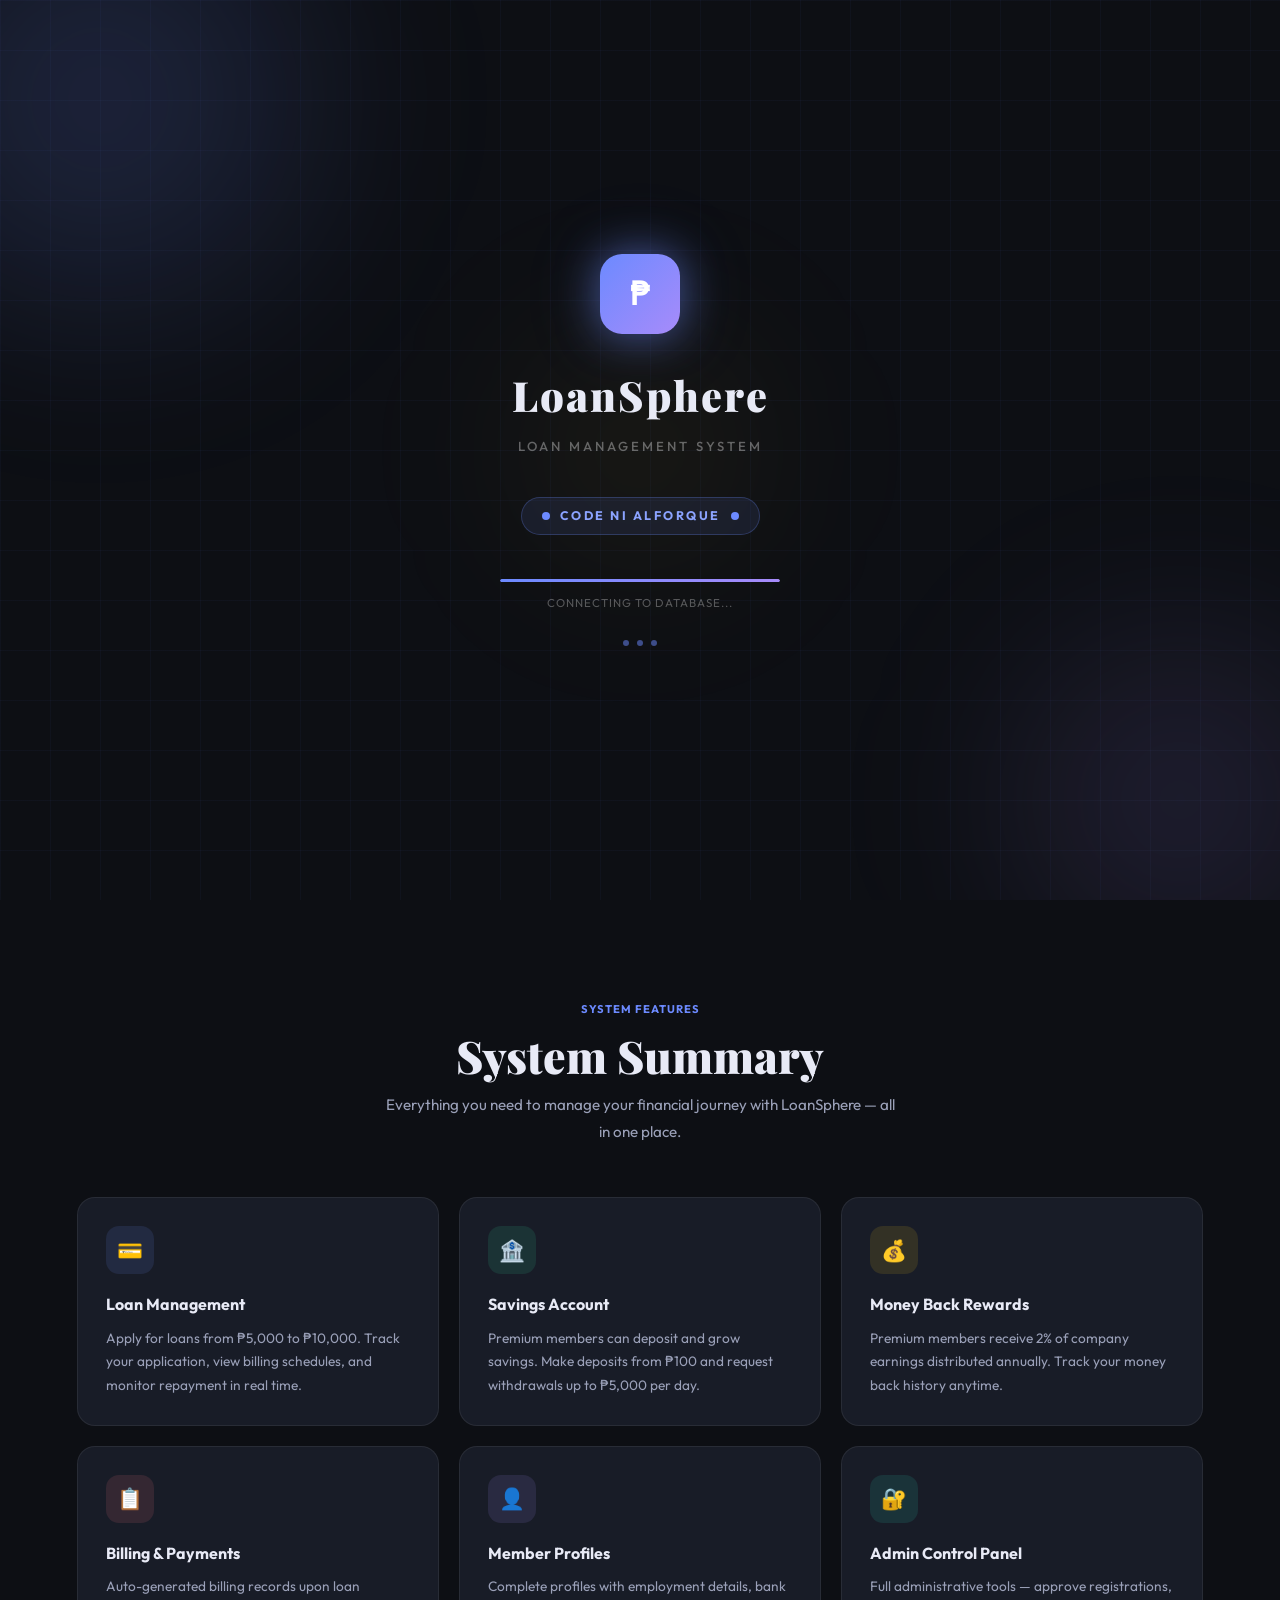
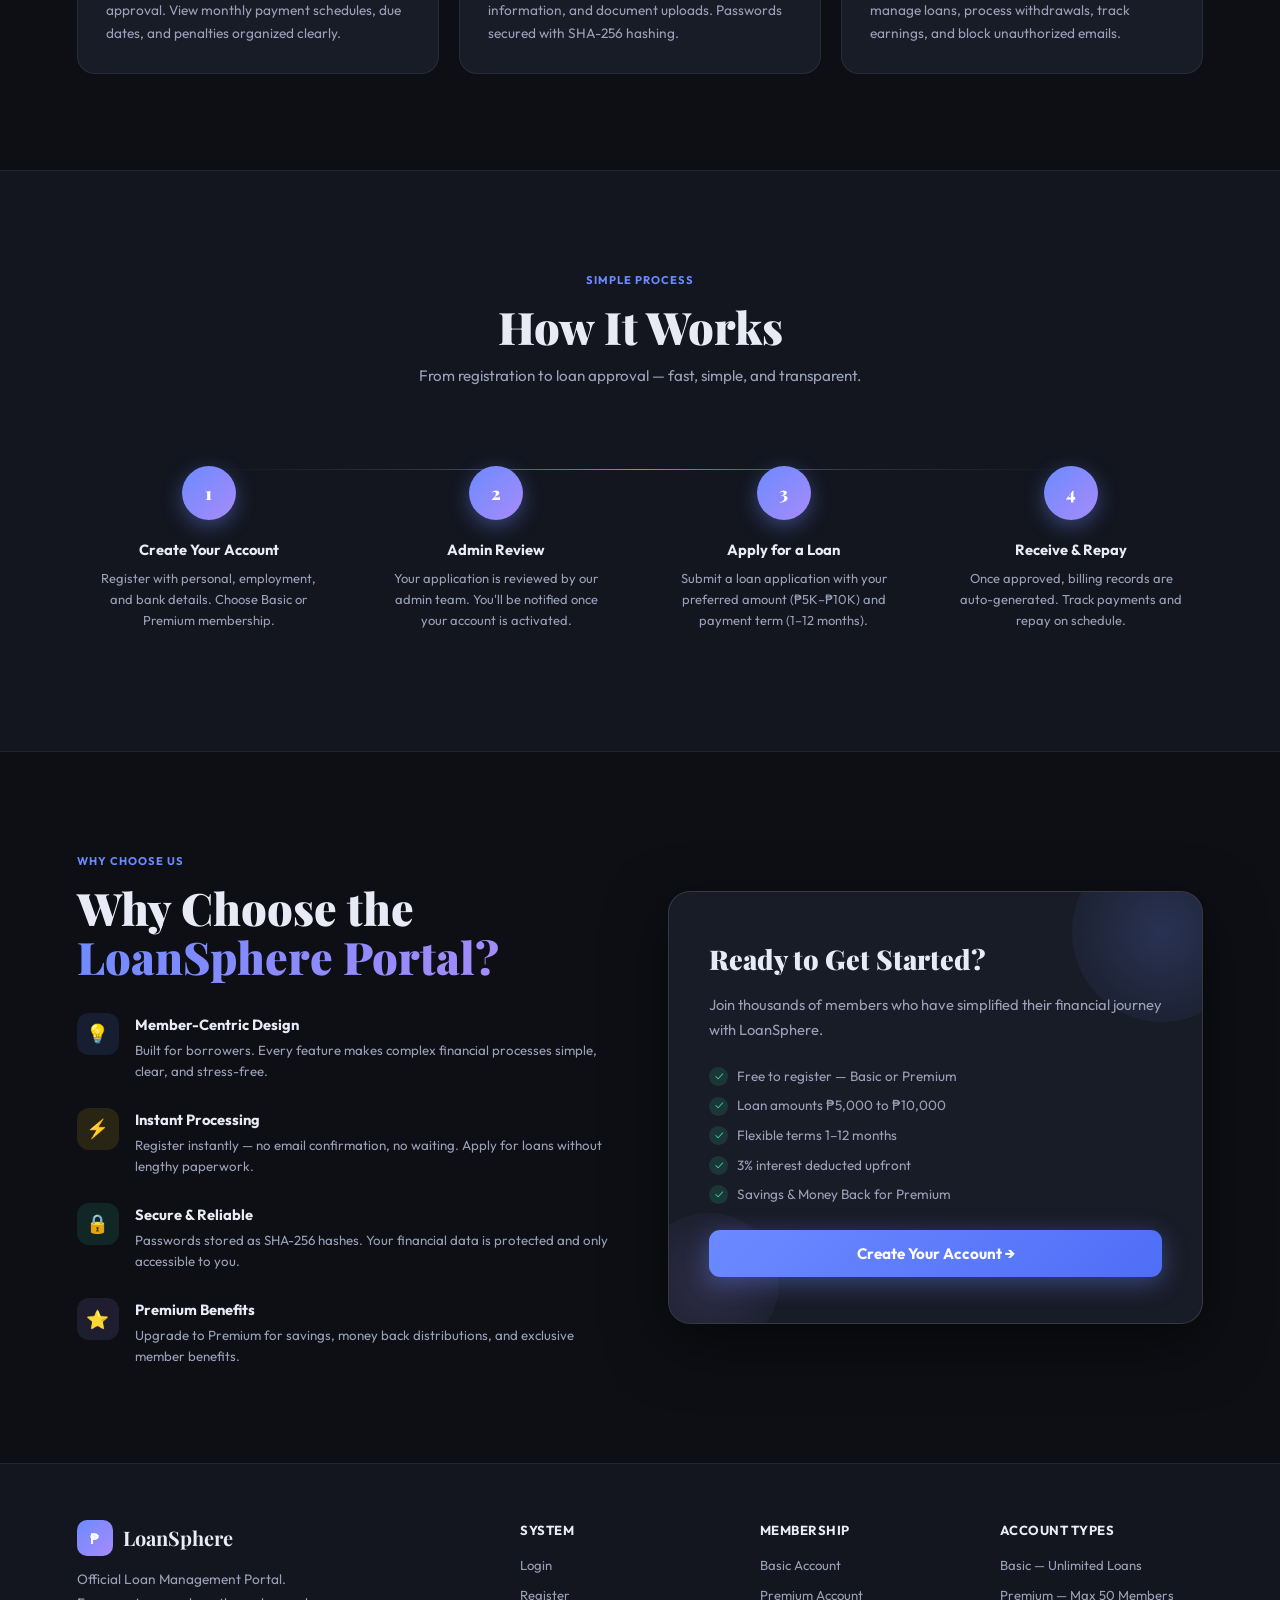
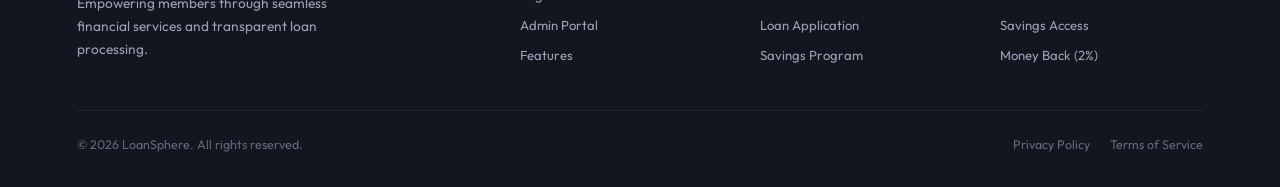
==== index.html @ cf6ad01e "Initial commit - LoanSphere Loan Management System - Landing page with hero section, features, how i" ====
<!DOCTYPE html>
<html lang="en">
<head>
<meta charset="UTF-8"><meta name="viewport" content="width=device-width, initial-scale=1.0">
<title>LoanSphere — Loan Management System</title>
<link href="https://fonts.googleapis.com/css2?family=Playfair+Display:wght@700;800;900&family=Outfit:wght@300;400;500;600;700&display=swap" rel="stylesheet">
<link rel="stylesheet" href="css/style.css">
<style>
/* Landing-specific styles */
:root { --gold:#f5c518; }
.nav{position:fixed;top:0;left:0;right:0;z-index:999;display:flex;align-items:center;justify-content:space-between;padding:0 6%;height:72px;background:rgba(13,15,20,.88);backdrop-filter:blur(20px);border-bottom:1px solid var(--border);animation:navIn .6s ease}
@keyframes navIn{from{transform:translateY(-100%);opacity:0}to{transform:translateY(0);opacity:1}}
.nav-brand{display:flex;align-items:center;gap:10px;font-family:var(--font-h);font-size:1.25rem;font-weight:700;color:var(--text)}
.nav-icon{width:36px;height:36px;border-radius:10px;background:linear-gradient(135deg,var(--accent),var(--purple));display:flex;align-items:center;justify-content:center;font-size:.9rem;font-weight:900;color:#fff}
.nav-links{display:flex;align-items:center;gap:32px;list-style:none}
.nav-links a{font-size:.875rem;font-weight:500;color:var(--text2);cursor:pointer;transition:color .2s}
.nav-links a:hover{color:var(--text)}
.nav-cta{display:flex;align-items:center;gap:10px}
.btn-nav-login{font-family:var(--font);font-size:.875rem;font-weight:600;color:var(--text2);background:none;border:none;cursor:pointer;padding:8px 16px;border-radius:8px;transition:color .2s}
.btn-nav-login:hover{color:var(--text)}
.btn-nav-start{font-family:var(--font);font-size:.875rem;font-weight:700;color:#fff;background:linear-gradient(135deg,var(--accent),var(--accent2));border:none;cursor:pointer;padding:10px 22px;border-radius:10px;box-shadow:0 4px 20px rgba(108,138,255,.35);transition:all .2s}
.btn-nav-start:hover{transform:translateY(-2px);box-shadow:0 6px 28px rgba(108,138,255,.5)}

/* Hero */
.hero{min-height:100vh;display:flex;align-items:center;padding:120px 6% 80px;position:relative;overflow:hidden}
.hero::before{content:'';position:absolute;inset:0;background:radial-gradient(ellipse 55% 60% at 65% 50%,rgba(108,138,255,.13) 0%,transparent 65%),radial-gradient(ellipse 40% 40% at 20% 80%,rgba(167,139,250,.08) 0%,transparent 60%)}
.hero::after{content:'';position:absolute;inset:0;background-image:linear-gradient(rgba(255,255,255,.025) 1px,transparent 1px),linear-gradient(90deg,rgba(255,255,255,.025) 1px,transparent 1px);background-size:60px 60px;mask-image:radial-gradient(ellipse 80% 80% at 50% 50%,black 0%,transparent 100%)}
.hero-content{position:relative;z-index:2;max-width:640px}
.hero-badge{display:inline-flex;align-items:center;gap:8px;background:rgba(108,138,255,.12);border:1px solid rgba(108,138,255,.25);color:var(--accent);font-size:.76rem;font-weight:700;padding:6px 14px;border-radius:20px;letter-spacing:.5px;text-transform:uppercase;margin-bottom:28px;animation:fadeUp .8s ease .2s both}
.badge-dot{width:7px;height:7px;border-radius:50%;background:var(--accent);animation:pulse 2s infinite}
@keyframes pulse{0%,100%{opacity:1}50%{opacity:.4}}
.hero h1{font-family:var(--font-h);font-size:clamp(2.8rem,5.5vw,4.8rem);font-weight:900;line-height:1.05;margin-bottom:10px;animation:fadeUp .8s ease .3s both}
.hero h1 .hl{background:linear-gradient(135deg,var(--accent),var(--purple));-webkit-background-clip:text;-webkit-text-fill-color:transparent}
.hero-org{font-family:var(--font-h);font-size:clamp(1rem,1.8vw,1.3rem);font-weight:700;color:var(--gold);margin-bottom:20px;animation:fadeUp .8s ease .35s both}
.hero p{font-size:1.05rem;color:var(--text2);line-height:1.75;max-width:520px;margin-bottom:38px;animation:fadeUp .8s ease .4s both}
.hero-btns{display:flex;align-items:center;gap:12px;flex-wrap:wrap;animation:fadeUp .8s ease .5s both}
.btn-hero-p{font-family:var(--font);font-size:1rem;font-weight:700;color:#fff;background:linear-gradient(135deg,var(--accent),var(--accent2));border:none;cursor:pointer;padding:14px 34px;border-radius:12px;box-shadow:0 6px 28px rgba(108,138,255,.4);transition:all .25s}
.btn-hero-p:hover{transform:translateY(-3px);box-shadow:0 10px 36px rgba(108,138,255,.55)}
.btn-hero-s{font-family:var(--font);font-size:1rem;font-weight:600;color:var(--text);background:var(--card2);border:1px solid var(--border2);cursor:pointer;padding:14px 34px;border-radius:12px;transition:all .25s}
.btn-hero-s:hover{background:var(--card);border-color:var(--accent);color:var(--accent)}
.hero-stats{display:flex;gap:36px;margin-top:52px;padding-top:36px;border-top:1px solid var(--border);animation:fadeUp .8s ease .6s both}
.hstat-val{font-family:var(--font-h);font-size:1.9rem;font-weight:900;background:linear-gradient(135deg,var(--text),var(--accent3));-webkit-background-clip:text;-webkit-text-fill-color:transparent;margin-bottom:2px}
.hstat-lbl{font-size:.72rem;color:var(--text3);text-transform:uppercase;letter-spacing:.5px;font-weight:600}

/* Hero card */
.hero-card-wrap{position:absolute;right:5%;top:50%;transform:translateY(-50%);width:42%;max-width:520px;z-index:2;animation:fadeLeft .9s ease .4s both}
@keyframes fadeLeft{from{opacity:0;transform:translateY(-50%) translateX(40px)}to{opacity:1;transform:translateY(-50%) translateX(0)}}
.hero-card{background:var(--card);border:1px solid var(--border2);border-radius:20px;padding:26px;box-shadow:0 20px 80px rgba(0,0,0,.6)}
.hc-head{display:flex;align-items:center;justify-content:space-between;margin-bottom:20px}
.hc-title{font-weight:700;font-size:.92rem}
.hc-badge{background:rgba(52,211,153,.12);border:1px solid rgba(52,211,153,.2);color:var(--green);font-size:.7rem;font-weight:700;padding:3px 10px;border-radius:20px;text-transform:uppercase}
.hc-row{display:flex;justify-content:space-between;align-items:center;padding:12px 14px;background:var(--bg2);border-radius:9px;margin-bottom:8px}
.hc-lbl{font-size:.78rem;color:var(--text3)}
.hc-val{font-weight:700;font-size:.92rem}
.hc-val.g{color:var(--green)}.hc-val.b{color:var(--accent)}.hc-val.y{color:var(--gold)}
.hc-prog-lbl{display:flex;justify-content:space-between;font-size:.73rem;color:var(--text3);margin:14px 0 5px}
.hc-prog-track{height:5px;background:var(--border2);border-radius:3px;overflow:hidden}
.hc-prog-fill{height:100%;width:68%;background:linear-gradient(90deg,var(--accent),var(--purple));border-radius:3px;animation:fillBar 1.6s ease 1s both}
@keyframes fillBar{from{width:0}to{width:68%}}
.hc-mini{display:grid;grid-template-columns:1fr 1fr;gap:8px;margin-top:12px}
.hc-mini-card{background:var(--bg2);border-radius:9px;padding:11px 13px;border:1px solid var(--border)}
.hc-mini-lbl{font-size:.68rem;color:var(--text3);text-transform:uppercase;letter-spacing:.4px;margin-bottom:4px}
.hc-mini-val{font-size:1rem;font-weight:700}
.hc-actions{display:grid;grid-template-columns:1fr 1fr;gap:8px;margin-top:12px}
.hc-btn{padding:9px;border-radius:8px;font-family:var(--font);font-size:.76rem;font-weight:600;cursor:pointer;border:none;transition:all .2s}
.hc-btn.p{background:linear-gradient(135deg,var(--accent),var(--accent2));color:#fff}
.hc-btn.s{background:var(--bg2);color:var(--text2);border:1px solid var(--border2)}

/* Section */
.section{padding:96px 6%}
.section-tag{display:inline-block;font-size:.7rem;font-weight:700;letter-spacing:1px;text-transform:uppercase;color:var(--accent);margin-bottom:12px}
.section-title{font-family:var(--font-h);font-size:clamp(1.9rem,3.5vw,2.9rem);font-weight:900;margin-bottom:12px;line-height:1.1}
.section-sub{font-size:.95rem;color:var(--text2);max-width:520px;line-height:1.75}
.tc{text-align:center}.tc .section-sub{margin:0 auto}

/* Features grid */
.feat-grid{display:grid;grid-template-columns:repeat(3,1fr);gap:20px;margin-top:52px}
.feat-card{background:var(--card);border:1px solid var(--border);border-radius:18px;padding:28px;transition:all .3s;position:relative;overflow:hidden}
.feat-card::before{content:'';position:absolute;top:0;left:0;right:0;height:2px;background:linear-gradient(90deg,transparent,var(--accent),transparent);opacity:0;transition:opacity .3s}
.feat-card:hover{transform:translateY(-4px);border-color:var(--border2);box-shadow:0 16px 48px rgba(0,0,0,.5)}
.feat-card:hover::before{opacity:1}
.feat-icon{width:48px;height:48px;border-radius:13px;display:flex;align-items:center;justify-content:center;font-size:1.3rem;margin-bottom:18px}
.fi-b{background:rgba(108,138,255,.12)}.fi-g{background:rgba(52,211,153,.12)}.fi-y{background:rgba(245,197,24,.12)}.fi-r{background:rgba(251,113,133,.12)}.fi-p{background:rgba(167,139,250,.12)}.fi-t{background:rgba(45,212,191,.12)}
.feat-card h3{font-size:1rem;font-weight:700;margin-bottom:9px}
.feat-card p{font-size:.855rem;color:var(--text2);line-height:1.7}

/* How it works */
.how-section{padding:96px 6%;background:var(--bg2);border-top:1px solid var(--border);border-bottom:1px solid var(--border)}
.steps-grid{display:grid;grid-template-columns:repeat(4,1fr);gap:24px;margin-top:52px;position:relative}
.steps-grid::before{content:'';position:absolute;top:27px;left:12%;right:12%;height:1px;background:linear-gradient(90deg,transparent,var(--border2),var(--accent),var(--border2),transparent)}
.step{text-align:center;padding:24px 16px;position:relative}
.step-num{width:54px;height:54px;border-radius:50%;background:linear-gradient(135deg,var(--accent),var(--purple));display:flex;align-items:center;justify-content:center;font-family:var(--font-h);font-size:1.1rem;font-weight:900;color:#fff;margin:0 auto 18px;position:relative;z-index:1;box-shadow:0 6px 20px rgba(108,138,255,.4)}
.step h3{font-size:.92rem;font-weight:700;margin-bottom:7px}
.step p{font-size:.81rem;color:var(--text2);line-height:1.6}

/* Why choose */
.why-section{padding:96px 6%}
.why-grid{display:grid;grid-template-columns:1fr 1fr;gap:56px;align-items:center}
.why-list{display:flex;flex-direction:column;gap:26px;margin-top:32px}
.why-item{display:flex;align-items:flex-start;gap:16px}
.why-ico{width:42px;height:42px;border-radius:12px;display:flex;align-items:center;justify-content:center;font-size:1.15rem;flex-shrink:0}
.wi-b{background:rgba(108,138,255,.12)}.wi-y{background:rgba(245,197,24,.12)}.wi-g{background:rgba(52,211,153,.12)}.wi-p{background:rgba(167,139,250,.12)}
.why-item h4{font-size:.92rem;font-weight:700;margin-bottom:3px}
.why-item p{font-size:.83rem;color:var(--text2);line-height:1.6}
.cta-card{background:var(--card);border:1px solid var(--border2);border-radius:22px;padding:46px 40px;box-shadow:0 20px 60px rgba(0,0,0,.5);position:relative;overflow:hidden}
.cta-card::before{content:'';position:absolute;top:-50px;right:-50px;width:180px;height:180px;border-radius:50%;background:radial-gradient(circle,rgba(108,138,255,.2),transparent)}
.cta-card::after{content:'';position:absolute;bottom:-30px;left:-30px;width:140px;height:140px;border-radius:50%;background:radial-gradient(circle,rgba(167,139,250,.15),transparent)}
.cta-card h3{font-family:var(--font-h);font-size:1.7rem;font-weight:900;margin-bottom:10px;position:relative;z-index:1}
.cta-card>p{color:var(--text2);font-size:.92rem;line-height:1.7;margin-bottom:24px;position:relative;z-index:1}
.cta-feats{display:flex;flex-direction:column;gap:8px;margin-bottom:24px;position:relative;z-index:1}
.cta-feat{display:flex;align-items:center;gap:9px;font-size:.845rem;color:var(--text2)}
.cta-check{width:19px;height:19px;border-radius:50%;background:rgba(52,211,153,.15);color:var(--green);display:flex;align-items:center;justify-content:center;font-size:.68rem;flex-shrink:0}
.btn-cta{width:100%;padding:14px;border-radius:11px;font-family:var(--font);font-size:.95rem;font-weight:700;color:#fff;background:linear-gradient(135deg,var(--accent),var(--accent2));border:none;cursor:pointer;box-shadow:0 6px 24px rgba(108,138,255,.4);transition:all .25s;position:relative;z-index:1}
.btn-cta:hover{transform:translateY(-2px);box-shadow:0 10px 32px rgba(108,138,255,.55)}

/* Footer */
footer{background:var(--bg2);border-top:1px solid var(--border);padding:56px 6% 32px}
.foot-grid{display:grid;grid-template-columns:2fr 1fr 1fr 1fr;gap:36px;margin-bottom:44px}
.foot-brand p{font-size:.855rem;color:var(--text2);line-height:1.7;margin-top:12px;max-width:260px}
.foot-col h4{font-size:.82rem;font-weight:700;margin-bottom:14px;text-transform:uppercase;letter-spacing:.5px}
.foot-col ul{list-style:none;display:flex;flex-direction:column;gap:9px}
.foot-col li{font-size:.82rem;color:var(--text2);cursor:pointer;transition:color .2s}
.foot-col li:hover{color:var(--accent)}
.foot-bottom{display:flex;align-items:center;justify-content:space-between;padding-top:24px;border-top:1px solid var(--border);font-size:.78rem;color:var(--text3)}
.foot-links{display:flex;gap:20px}
.foot-links span{cursor:pointer;transition:color .2s}
.foot-links span:hover{color:var(--text2)}

/* Scroll reveal */
.reveal{opacity:0;transform:translateY(28px);transition:opacity .7s ease,transform .7s ease}
.reveal.visible{opacity:1;transform:translateY(0)}
@keyframes fadeUp{from{opacity:0;transform:translateY(22px)}to{opacity:1;transform:translateY(0)}}

/* Responsive */
@media(max-width:1100px){.hero-card-wrap{display:none}.hero{padding-right:6%}.hero-content{max-width:100%}.feat-grid{grid-template-columns:repeat(2,1fr)}.steps-grid{grid-template-columns:repeat(2,1fr)}.steps-grid::before{display:none}.foot-grid{grid-template-columns:1fr 1fr;gap:24px}}
@media(max-width:768px){.nav-links{display:none}.feat-grid{grid-template-columns:1fr}.why-grid{grid-template-columns:1fr}.hero h1{font-size:2.4rem}.hero-stats{gap:20px;flex-wrap:wrap}.foot-grid{grid-template-columns:1fr}.foot-bottom{flex-direction:column;gap:10px;text-align:center}}
</style>
  <link rel="stylesheet" href="css/loader.css">
</head>
<body>
<!-- ═══════════════════════════════════════════════
     INTRO LOADER — appears on every page load
═══════════════════════════════════════════════ -->
<div id="introLoader">
  <!-- Background effects -->
  <div class="loader-bg">
    <div class="loader-grid"></div>
    <div class="loader-orb loader-orb-1"></div>
    <div class="loader-orb loader-orb-2"></div>
    <div class="loader-orb loader-orb-3"></div>
  </div>

  <!-- Center content -->
  <div class="loader-content">
    <!-- Logo icon -->
    <div class="loader-icon">₱</div>

    <!-- Brand name -->
    <div class="loader-brand">LoanSphere</div>

    <!-- Sub tagline -->
    <div class="loader-tagline">Loan Management System</div>

    <!-- CODE NI ALFORQUE badge -->
    <div class="loader-signature">
      <div class="loader-sig-dot"></div>
      <span class="loader-sig-text">CODE NI ALFORQUE</span>
      <div class="loader-sig-dot"></div>
    </div>

    <!-- Progress bar -->
    <div class="loader-progress-wrap">
      <div class="loader-progress-track">
        <div class="loader-progress-fill" id="loaderFill"></div>
      </div>
      <div class="loader-progress-text" id="loaderMsg">Initializing LoanSphere...</div>
    </div>

    <!-- Bouncing dots -->
    <div class="loader-dots">
      <div class="loader-dot"></div>
      <div class="loader-dot"></div>
      <div class="loader-dot"></div>
    </div>
  </div>
</div>

<!-- Page transition overlay (on navigation) -->
<div id="pageTransition"></div>


<!-- NAVBAR -->
<nav class="nav">
  <div class="nav-brand">
    <div class="nav-icon">₱</div>
    LoanSphere
  </div>
  <ul class="nav-links">
    <li><a onclick="document.getElementById('features').scrollIntoView({behavior:'smooth'})">Features</a></li>
    <li><a onclick="document.getElementById('how').scrollIntoView({behavior:'smooth'})">How It Works</a></li>
    <li><a onclick="document.getElementById('why').scrollIntoView({behavior:'smooth'})">Why LoanSphere</a></li>
  </ul>
  <div class="nav-cta">
    <button class="btn-nav-login" onclick="window.location.href='pages/login.html'">Login</button>
    <button class="btn-nav-start" onclick="window.location.href='pages/login.html'">Get Started →</button>
  </div>
</nav>

<!-- HERO -->
<section class="hero">
  <div class="hero-content">
    <div class="hero-badge"><div class="badge-dot"></div> Trusted Lending Management System</div>
    <h1>The Smart Way<br>to <span class="hl">Manage</span><br>Your Loans</h1>
    <div class="hero-org">💼 LoanSphere Financial Services</div>
    <p>Official Loan Management Portal. Empowering members through seamless loan processing, savings management, and real-time financial tracking — all in one place.</p>
    <div class="hero-btns">
      <button class="btn-hero-p" onclick="window.location.href='pages/register.html'">Register Now →</button>
      <button class="btn-hero-s" onclick="window.location.href='pages/login.html'">Sign In ↗</button>
    </div>
    <div class="hero-stats">
      <div><div class="hstat-val">₱18M+</div><div class="hstat-lbl">Total Disbursed</div></div>
      <div><div class="hstat-val">2,400+</div><div class="hstat-lbl">Active Members</div></div>
      <div><div class="hstat-val">99%</div><div class="hstat-lbl">Approval Rate</div></div>
    </div>
  </div>

  <!-- Floating dashboard card -->
  <div class="hero-card-wrap">
    <div class="hero-card">
      <div class="hc-head"><span class="hc-title">💳 Loan Dashboard</span><span class="hc-badge">Active</span></div>
      <div class="hc-row"><span class="hc-lbl">Loan Balance</span><span class="hc-val b">₱8,500.00</span></div>
      <div class="hc-row"><span class="hc-lbl">Savings Balance</span><span class="hc-val g">₱3,000.00</span></div>
      <div class="hc-row"><span class="hc-lbl">Next Payment Due</span><span class="hc-val y">₱850.00</span></div>
      <div class="hc-prog-lbl"><span>Repayment Progress</span><span>68%</span></div>
      <div class="hc-prog-track"><div class="hc-prog-fill"></div></div>
      <div class="hc-mini">
        <div class="hc-mini-card"><div class="hc-mini-lbl">Term</div><div class="hc-mini-val">10 mo.</div></div>
        <div class="hc-mini-card"><div class="hc-mini-lbl">Interest</div><div class="hc-mini-val" style="color:var(--rose)">3%</div></div>
      </div>
      <div class="hc-actions">
        <button class="hc-btn p">Apply Loan</button>
        <button class="hc-btn s">View Billing</button>
      </div>
    </div>
  </div>
</section>

<!-- FEATURES -->
<section class="section" id="features">
  <div class="tc reveal">
    <div class="section-tag">System Features</div>
    <h2 class="section-title">System Summary</h2>
    <p class="section-sub">Everything you need to manage your financial journey with LoanSphere — all in one place.</p>
  </div>
  <div class="feat-grid">
    <div class="feat-card reveal"><div class="feat-icon fi-b">💳</div><h3>Loan Management</h3><p>Apply for loans from ₱5,000 to ₱10,000. Track your application, view billing schedules, and monitor repayment in real time.</p></div>
    <div class="feat-card reveal"><div class="feat-icon fi-g">🏦</div><h3>Savings Account</h3><p>Premium members can deposit and grow savings. Make deposits from ₱100 and request withdrawals up to ₱5,000 per day.</p></div>
    <div class="feat-card reveal"><div class="feat-icon fi-y">💰</div><h3>Money Back Rewards</h3><p>Premium members receive 2% of company earnings distributed annually. Track your money back history anytime.</p></div>
    <div class="feat-card reveal"><div class="feat-icon fi-r">📋</div><h3>Billing & Payments</h3><p>Auto-generated billing records upon loan approval. View monthly payment schedules, due dates, and penalties organized clearly.</p></div>
    <div class="feat-card reveal"><div class="feat-icon fi-p">👤</div><h3>Member Profiles</h3><p>Complete profiles with employment details, bank information, and document uploads. Passwords secured with SHA-256 hashing.</p></div>
    <div class="feat-card reveal"><div class="feat-icon fi-t">🔐</div><h3>Admin Control Panel</h3><p>Full administrative tools — approve registrations, manage loans, process withdrawals, track earnings, and block unauthorized emails.</p></div>
  </div>
</section>

<!-- HOW IT WORKS -->
<section class="how-section" id="how">
  <div class="tc reveal">
    <div class="section-tag">Simple Process</div>
    <h2 class="section-title">How It Works</h2>
    <p class="section-sub">From registration to loan approval — fast, simple, and transparent.</p>
  </div>
  <div class="steps-grid">
    <div class="step reveal"><div class="step-num">1</div><h3>Create Your Account</h3><p>Register with personal, employment, and bank details. Choose Basic or Premium membership.</p></div>
    <div class="step reveal"><div class="step-num">2</div><h3>Admin Review</h3><p>Your application is reviewed by our admin team. You'll be notified once your account is activated.</p></div>
    <div class="step reveal"><div class="step-num">3</div><h3>Apply for a Loan</h3><p>Submit a loan application with your preferred amount (₱5K–₱10K) and payment term (1–12 months).</p></div>
    <div class="step reveal"><div class="step-num">4</div><h3>Receive & Repay</h3><p>Once approved, billing records are auto-generated. Track payments and repay on schedule.</p></div>
  </div>
</section>

<!-- WHY CHOOSE -->
<section class="why-section" id="why">
  <div class="why-grid">
    <div>
      <div class="section-tag reveal">Why Choose Us</div>
      <h2 class="section-title reveal">Why Choose the<br><span style="background:linear-gradient(135deg,var(--accent),var(--purple));-webkit-background-clip:text;-webkit-text-fill-color:transparent">LoanSphere Portal?</span></h2>
      <div class="why-list">
        <div class="why-item reveal"><div class="why-ico wi-b">💡</div><div><h4>Member-Centric Design</h4><p>Built for borrowers. Every feature makes complex financial processes simple, clear, and stress-free.</p></div></div>
        <div class="why-item reveal"><div class="why-ico wi-y">⚡</div><div><h4>Instant Processing</h4><p>Register instantly — no email confirmation, no waiting. Apply for loans without lengthy paperwork.</p></div></div>
        <div class="why-item reveal"><div class="why-ico wi-g">🔒</div><div><h4>Secure & Reliable</h4><p>Passwords stored as SHA-256 hashes. Your financial data is protected and only accessible to you.</p></div></div>
        <div class="why-item reveal"><div class="why-ico wi-p">⭐</div><div><h4>Premium Benefits</h4><p>Upgrade to Premium for savings, money back distributions, and exclusive member benefits.</p></div></div>
      </div>
    </div>
    <div class="reveal">
      <div class="cta-card">
        <h3>Ready to Get Started?</h3>
        <p>Join thousands of members who have simplified their financial journey with LoanSphere.</p>
        <div class="cta-feats">
          <div class="cta-feat"><div class="cta-check">✓</div>Free to register — Basic or Premium</div>
          <div class="cta-feat"><div class="cta-check">✓</div>Loan amounts ₱5,000 to ₱10,000</div>
          <div class="cta-feat"><div class="cta-check">✓</div>Flexible terms 1–12 months</div>
          <div class="cta-feat"><div class="cta-check">✓</div>3% interest deducted upfront</div>
          <div class="cta-feat"><div class="cta-check">✓</div>Savings &amp; Money Back for Premium</div>
        </div>
        <button class="btn-cta" onclick="window.location.href='pages/register.html'">Create Your Account →</button>
      </div>
    </div>
  </div>
</section>

<!-- FOOTER -->
<footer>
  <div class="foot-grid">
    <div class="foot-brand">
      <div class="nav-brand"><div class="nav-icon">₱</div> LoanSphere</div>
      <p>Official Loan Management Portal. Empowering members through seamless financial services and transparent loan processing.</p>
    </div>
    <div class="foot-col"><h4>System</h4><ul><li onclick="window.location.href='pages/login.html'">Login</li><li onclick="window.location.href='pages/register.html'">Register</li><li onclick="window.location.href='pages/admin-login.html'">Admin Portal</li><li onclick="document.getElementById('features').scrollIntoView({behavior:'smooth'})">Features</li></ul></div>
    <div class="foot-col"><h4>Membership</h4><ul><li>Basic Account</li><li>Premium Account</li><li>Loan Application</li><li>Savings Program</li></ul></div>
    <div class="foot-col"><h4>Account Types</h4><ul><li>Basic — Unlimited Loans</li><li>Premium — Max 50 Members</li><li>Savings Access</li><li>Money Back (2%)</li></ul></div>
  </div>
  <div class="foot-bottom">
    <span>© 2026 LoanSphere. All rights reserved.</span>
    <div class="foot-links"><span>Privacy Policy</span><span>Terms of Service</span></div>
  </div>
</footer>

<script>

const observer = new IntersectionObserver(entries => {
  entries.forEach(e => { if (e.isIntersecting) e.target.classList.add('visible'); });
}, { threshold: 0.1 });
document.querySelectorAll('.reveal').forEach(el => observer.observe(el));

// Check if already logged in
const u = sessionStorage.getItem('ls_user');
const a = sessionStorage.getItem('ls_admin');
if (u || a) {
  const name = u ? JSON.parse(u).full_name?.split(' ')[0] : 'Admin';
  document.querySelector('.nav-cta').innerHTML = `
    <span style="font-size:.84rem;color:var(--text2)">Welcome, <strong style="color:var(--text)">${name}</strong></span>
    <button class="btn-nav-start" onclick="window.location.href='dashboard.html'">Go to Dashboard →</button>`;
}
</script>
<script src="js/loader.js"></script>
</body>
</html>
---- css/style.css ----
/* =====================================================
   LOANSPHERE — Design System (css/style.css)
   ===================================================== */
@import url('https://fonts.googleapis.com/css2?family=Playfair+Display:wght@700;800;900&family=Outfit:wght@300;400;500;600;700&display=swap');

:root {
  --bg:#0d0f14;--bg2:#13161f;--bg3:#1a1e2b;
  --card:#181c27;--card2:#1e2333;
  --border:rgba(255,255,255,.07);--border2:rgba(255,255,255,.13);
  --text:#e8eaf6;--text2:#9aa0b8;--text3:#636880;
  --accent:#6c8aff;--accent2:#4f6ef7;--accent3:#8ba3ff;
  --green:#34d399;--amber:#fbbf24;--rose:#fb7185;--blue:#60a5fa;--purple:#a78bfa;--gold:#f5c518;
  --font:'Outfit',sans-serif;--font-h:'Playfair Display',serif;
  --r:14px;--r2:8px;--sw:260px;
  --shadow:0 4px 24px rgba(0,0,0,.4);--shadow-lg:0 16px 64px rgba(0,0,0,.6);
  --tr:.2s cubic-bezier(.4,0,.2,1);
}

/* ── Light Theme ─────────────────────────────────────────── */
[data-theme="light"] {
  --bg:      #f0f2fa;
  --bg2:     #e4e8f5;
  --bg3:     #d8ddef;
  --card:    #ffffff;
  --card2:   #f5f7ff;
  --border:  rgba(0,0,0,.08);
  --border2: rgba(0,0,0,.14);
  --text:    #1a1d2e;
  --text2:   #4a4f6e;
  --text3:   #8086a8;
  --shadow:  0 4px 24px rgba(0,0,0,.08);
  --shadow-lg: 0 16px 64px rgba(0,0,0,.15);
}

/* ── Smooth theme transition on ALL elements ── */
*, *::before, *::after {
  transition:
    background-color .3s ease,
    border-color .3s ease,
    color .3s ease,
    box-shadow .3s ease !important;
}
/* But keep animations fast */
button, a, .nav-item, .filter-btn, .acc-card, .feature-card {
  transition: all .2s cubic-bezier(.4,0,.2,1) !important;
}

*,*::before,*::after{box-sizing:border-box;margin:0;padding:0}
html{scroll-behavior:smooth}
body{font-family:var(--font);background:var(--bg);color:var(--text);min-height:100vh;line-height:1.6;font-size:15px;-webkit-font-smoothing:antialiased;overflow-x:hidden}
a{text-decoration:none;color:inherit;cursor:pointer}
button{font-family:var(--font);cursor:pointer;border:none;outline:none}
input,select,textarea{font-family:var(--font);outline:none}
::-webkit-scrollbar{width:5px;height:5px}
::-webkit-scrollbar-track{background:var(--bg2)}
::-webkit-scrollbar-thumb{background:var(--border2);border-radius:3px}

/* Buttons */
.btn{display:inline-flex;align-items:center;gap:6px;padding:10px 20px;border-radius:var(--r2);font-size:.875rem;font-weight:600;letter-spacing:.2px;transition:all var(--tr);cursor:pointer;border:none}
.btn-full{width:100%;justify-content:center;padding:13px 20px;font-size:.95rem}
.btn-primary{background:linear-gradient(135deg,var(--accent),var(--accent2));color:#fff;box-shadow:0 4px 16px rgba(108,138,255,.25)}
.btn-primary:hover{transform:translateY(-1px);box-shadow:0 6px 24px rgba(108,138,255,.4)}
.btn-primary:disabled{opacity:.5;cursor:not-allowed;transform:none}
.btn-secondary{background:var(--card2);color:var(--text);border:1px solid var(--border2)}
.btn-secondary:hover{background:var(--bg3)}
.btn-success{background:linear-gradient(135deg,#34d399,#059669);color:#fff}
.btn-success:hover{transform:translateY(-1px)}
.btn-danger{background:linear-gradient(135deg,#f87171,#ef4444);color:#fff}
.btn-danger:hover{transform:translateY(-1px)}
.btn-sm{padding:7px 14px;font-size:.8rem}
.btn-xs{padding:4px 10px;font-size:.75rem}
.btn-outline-success{background:transparent;color:var(--green);border:1.5px solid var(--green)}
.btn-outline-success:hover{background:rgba(52,211,153,.1)}
.btn-outline-danger{background:transparent;color:var(--rose);border:1.5px solid var(--rose)}
.btn-outline-danger:hover{background:rgba(248,113,113,.1)}
.icon-btn{background:none;color:var(--text2);font-size:1.1rem;padding:6px;border-radius:8px;transition:all var(--tr)}
.icon-btn:hover{background:var(--card2);color:var(--text)}

/* Alerts */
.alert{border-radius:var(--r2);padding:10px 14px;font-size:.84rem;margin-bottom:12px;display:none;align-items:flex-start;gap:8px}
.alert.show{display:flex}
.alert-info   {background:rgba(96,165,250,.1); border:1px solid rgba(96,165,250,.2); color:var(--blue)}
.alert-danger {background:rgba(251,113,133,.1);border:1px solid rgba(251,113,133,.2);color:var(--rose)}
.alert-warn   {background:rgba(251,191,36,.1); border:1px solid rgba(251,191,36,.2); color:var(--amber)}
.alert-success{background:rgba(52,211,153,.1); border:1px solid rgba(52,211,153,.2); color:var(--green)}

/* Forms */
.form-group{margin-bottom:16px}
.form-group label{display:block;font-size:.78rem;font-weight:600;color:var(--text2);margin-bottom:5px;text-transform:uppercase;letter-spacing:.4px}
.req{color:var(--rose)}
.input-wrap{position:relative;display:flex;align-items:center}
.input-icon{position:absolute;left:12px;font-size:.9rem;z-index:1;pointer-events:none}
.toggle-pass{position:absolute;right:12px;background:none;color:var(--text3);font-size:.9rem;padding:0;line-height:1;transition:color var(--tr)}
.toggle-pass:hover{color:var(--text)}
.form-control{width:100%;padding:11px 14px;border-radius:var(--r2);border:1.5px solid var(--border2);background:var(--card2);color:var(--text);font-size:.875rem;transition:border-color var(--tr),box-shadow var(--tr)}
.form-control:focus{border-color:var(--accent);box-shadow:0 0 0 3px rgba(108,138,255,.12)}
.form-control::placeholder{color:var(--text3)}
.form-control[readonly]{background:var(--bg3);cursor:default}
select.form-control{cursor:pointer}
textarea.form-control{resize:vertical;min-height:90px}
.input-wrap .form-control{padding-left:38px}
.form-hint{font-size:.77rem;color:var(--text3);margin-top:4px}
.form-hint.warn{color:var(--amber)}
.form-row{display:grid;grid-template-columns:1fr 1fr;gap:12px}
.sec-div{display:flex;align-items:center;gap:12px;margin:22px 0 16px;font-size:.76rem;font-weight:600;text-transform:uppercase;letter-spacing:.6px;color:var(--text3)}
.sec-div::before,.sec-div::after{content:'';flex:1;height:1px;background:var(--border)}

/* Status badges */
.status{display:inline-flex;align-items:center;padding:2px 9px;border-radius:20px;font-size:.7rem;font-weight:700;text-transform:uppercase;letter-spacing:.3px}
.status-active,.status-approved,.status-completed{background:rgba(52,211,153,.12);color:var(--green)}
.status-pending{background:rgba(251,191,36,.12);color:var(--amber)}
.status-disabled,.status-rejected{background:rgba(248,113,113,.12);color:var(--rose)}
.status-paid{background:rgba(96,165,250,.12);color:var(--blue)}
.status-unpaid{background:rgba(251,191,36,.12);color:var(--amber)}

/* Cards + Tables */
.card{background:var(--card);border-radius:var(--r);border:1px solid var(--border)}
.card-hd{display:flex;align-items:center;justify-content:space-between;flex-wrap:wrap;gap:8px;padding:14px 18px;border-bottom:1px solid var(--border)}
.card-hd h3{font-size:.92rem;font-weight:700}
.two-col{display:grid;grid-template-columns:1fr 1fr;gap:18px}
table{width:100%;border-collapse:collapse}
thead tr{background:var(--bg3)}
th{padding:9px 13px;text-align:left;font-size:.7rem;font-weight:700;text-transform:uppercase;letter-spacing:.4px;color:var(--text3);white-space:nowrap}
td{padding:11px 13px;font-size:.83rem;border-bottom:1px solid var(--border);vertical-align:middle}
tbody tr:hover{background:var(--card2)}
tbody tr:last-child td{border-bottom:none}
.table-wrap{overflow-x:auto}
.empty-state{padding:36px;text-align:center;color:var(--text3)}
.es-icon{font-size:2.2rem;margin-bottom:6px;opacity:.6}
.empty-state p{font-size:.84rem}

/* Filters */
.filters{display:flex;gap:5px;flex-wrap:wrap}
.filter-btn{padding:5px 13px;border-radius:20px;background:var(--bg3);color:var(--text2);font-size:.78rem;font-weight:500;cursor:pointer;border:1px solid var(--border);transition:all var(--tr)}
.filter-btn:hover{background:var(--card2);color:var(--text)}
.filter-btn.active{background:var(--accent);color:#fff;border-color:var(--accent)}
.search-wrap input{padding:7px 13px;border-radius:20px;border:1px solid var(--border2);background:var(--card2);color:var(--text);font-size:.83rem;width:220px;transition:border-color var(--tr)}
.search-wrap input:focus{border-color:var(--accent);outline:none}

/* Account type cards */
.account-types{display:grid;grid-template-columns:1fr 1fr;gap:10px}
.acc-card{padding:14px;border-radius:var(--r);border:2px solid var(--border2);background:var(--card);cursor:pointer;transition:all var(--tr);text-align:center}
.acc-card:hover{border-color:var(--accent);background:var(--card2)}
.acc-card.selected{border-color:var(--accent);background:rgba(108,138,255,.08);box-shadow:0 0 0 3px rgba(108,138,255,.1)}
.acc-card .tier-icon{font-size:1.5rem;margin-bottom:5px}
.acc-card .tier-name{font-weight:700;font-size:.9rem;margin-bottom:3px}
.acc-card .tier-desc{font-size:.76rem;color:var(--text2)}

/* Upload */
.upload-area{border:2px dashed var(--border2);border-radius:var(--r);padding:20px;text-align:center;cursor:pointer;transition:all var(--tr);background:var(--card)}
.upload-area:hover{border-color:var(--accent);background:rgba(108,138,255,.05)}
.upload-icon{font-size:1.6rem;margin-bottom:6px}
.upload-area p{font-size:.85rem;font-weight:500;margin-bottom:2px}
.upload-area span{font-size:.73rem;color:var(--text3)}

/* Toast */
#toast{position:fixed;bottom:22px;right:22px;z-index:9999;background:var(--card2);border:1px solid var(--border2);border-radius:var(--r);padding:13px 18px;display:none;align-items:center;gap:9px;box-shadow:var(--shadow-lg);min-width:260px;max-width:400px;animation:slideUp .3s cubic-bezier(.4,0,.2,1)}
@keyframes slideUp{from{transform:translateY(20px);opacity:0}to{transform:translateY(0);opacity:1}}
@keyframes fadeIn{from{opacity:0;transform:translateY(6px)}to{opacity:1;transform:translateY(0)}}

/* Modals */
.modal-overlay{display:none;position:fixed;inset:0;background:rgba(0,0,0,.72);backdrop-filter:blur(4px);z-index:1000;align-items:center;justify-content:center;padding:20px}
.modal-overlay.active{display:flex;animation:fadeIn .2s ease}
.modal{background:var(--card);border-radius:var(--r);border:1px solid var(--border);width:100%;max-width:470px;box-shadow:var(--shadow-lg);max-height:90vh;overflow-y:auto}
.modal.wide{max-width:700px}
.modal-hd{display:flex;align-items:center;justify-content:space-between;padding:18px 22px;border-bottom:1px solid var(--border)}
.modal-hd h3{font-size:.98rem;font-weight:700}
.modal-close{background:none;color:var(--text3);font-size:.95rem;padding:4px 7px;border-radius:6px;transition:all var(--tr)}
.modal-close:hover{background:var(--card2);color:var(--text)}
.modal-body{padding:18px 22px}
.modal-footer{display:flex;gap:9px;padding:16px 22px;justify-content:flex-end;border-top:1px solid var(--border)}

/* Loan calc */
.term-btns{display:flex;gap:7px;flex-wrap:wrap}
.loan-calc{background:var(--bg3);border-radius:var(--r);padding:14px 18px;margin:14px 0;border:1px solid var(--border)}
.calc-title{font-size:.7rem;font-weight:700;text-transform:uppercase;letter-spacing:.6px;color:var(--text3);margin-bottom:10px}
.calc-row{display:flex;justify-content:space-between;padding:5px 0;border-bottom:1px solid var(--border);font-size:.83rem}
.calc-row:last-child{border-bottom:none}
.calc-row.total-row{font-weight:700;color:var(--accent3)}
.neg{color:var(--rose)}.pos{color:var(--green)}

/* Password strength */
.pw-bar-wrap{height:4px;background:var(--border2);border-radius:2px;overflow:hidden;margin-top:6px}
.pw-bar{height:100%;width:0;transition:width .3s,background .3s;border-radius:2px}
.pw-labels{display:flex;justify-content:space-between;align-items:center;margin-top:3px}
.pw-hint{font-size:.68rem;color:var(--text3)}
.pw-level{font-size:.72rem;font-weight:700}

/* Profile */
.profile-hero{display:flex;align-items:center;gap:18px;padding:20px;border-bottom:1px solid var(--border)}
.profile-av{width:68px;height:68px;border-radius:18px;background:linear-gradient(135deg,var(--accent),var(--purple));display:flex;align-items:center;justify-content:center;font-size:1.3rem;font-weight:700;color:#fff;flex-shrink:0}
.profile-name{font-size:1.15rem;font-weight:700;margin-bottom:2px}
.profile-type{color:var(--accent);font-size:.83rem;font-weight:600;margin-bottom:3px}
.profile-details{padding:18px 20px;display:grid;grid-template-columns:1fr 1fr;gap:12px}
.detail-item label{font-size:.7rem;font-weight:600;text-transform:uppercase;letter-spacing:.4px;color:var(--text3)}
.detail-item p{font-size:.87rem;color:var(--text);margin-top:1px}

/* Responsive */
@media(max-width:1024px){.stats-grid{grid-template-columns:repeat(2,1fr)!important}.two-col{grid-template-columns:1fr}}
@media(max-width:768px){.form-row{grid-template-columns:1fr}.sidebar{position:fixed;left:0;top:0;bottom:0;transform:translateX(-100%)}.sidebar.open{transform:translateX(0)}.main{width:100%}.page{padding:18px}.stats-grid{grid-template-columns:1fr 1fr!important}}
@media(max-width:480px){.stats-grid{grid-template-columns:1fr!important}.account-types{grid-template-columns:1fr}.profile-details{grid-template-columns:1fr}}
---- css/loader.css ----
/* =====================================================
   LOANSPHERE — Page Loader (css/loader.css)
   Intro loader: "CODE NI ALFORQUE"
   Smooth loading animation on every page
   ===================================================== */

/* ── Intro Loader Overlay ── */
#introLoader {
  position: fixed;
  inset: 0;
  z-index: 99999;
  display: flex;
  flex-direction: column;
  align-items: center;
  justify-content: center;
  background: #0d0f14;
  transition: opacity .5s ease, visibility .5s ease;
}

#introLoader.hide {
  opacity: 0;
  visibility: hidden;
  pointer-events: none;
}

/* ── Loader Background Effects ── */
.loader-bg {
  position: absolute;
  inset: 0;
  overflow: hidden;
}

.loader-orb {
  position: absolute;
  border-radius: 50%;
  filter: blur(80px);
  animation: loaderOrb 6s ease-in-out infinite;
}

.loader-orb-1 {
  width: 500px; height: 500px;
  background: radial-gradient(circle, rgba(108,138,255,.2), transparent);
  top: -150px; left: -150px;
  animation-delay: 0s;
}

.loader-orb-2 {
  width: 400px; height: 400px;
  background: radial-gradient(circle, rgba(167,139,250,.15), transparent);
  bottom: -100px; right: -100px;
  animation-delay: 2s;
}

.loader-orb-3 {
  width: 300px; height: 300px;
  background: radial-gradient(circle, rgba(245,197,24,.08), transparent);
  top: 50%; left: 50%;
  transform: translate(-50%, -50%);
  animation-delay: 1s;
}

@keyframes loaderOrb {
  0%, 100% { transform: scale(1) translateY(0); }
  50%       { transform: scale(1.15) translateY(-20px); }
}

/* ── Grid lines decoration ── */
.loader-grid {
  position: absolute;
  inset: 0;
  background-image:
    linear-gradient(rgba(108,138,255,.04) 1px, transparent 1px),
    linear-gradient(90deg, rgba(108,138,255,.04) 1px, transparent 1px);
  background-size: 50px 50px;
  animation: gridPulse 3s ease-in-out infinite;
}

@keyframes gridPulse {
  0%, 100% { opacity: 1; }
  50%       { opacity: 0.4; }
}

/* ── Center content ── */
.loader-content {
  position: relative;
  z-index: 2;
  display: flex;
  flex-direction: column;
  align-items: center;
  gap: 0;
}

/* ── Logo Icon ── */
.loader-icon {
  width: 80px;
  height: 80px;
  border-radius: 22px;
  background: linear-gradient(135deg, #6c8aff, #a78bfa);
  display: flex;
  align-items: center;
  justify-content: center;
  font-size: 2rem;
  font-weight: 900;
  color: #fff;
  margin-bottom: 28px;
  box-shadow: 0 0 40px rgba(108,138,255,.5), 0 0 80px rgba(108,138,255,.2);
  animation: iconPulse 2s ease-in-out infinite;
}

@keyframes iconPulse {
  0%, 100% { box-shadow: 0 0 40px rgba(108,138,255,.5), 0 0 80px rgba(108,138,255,.2); transform: scale(1); }
  50%       { box-shadow: 0 0 60px rgba(108,138,255,.7), 0 0 120px rgba(108,138,255,.35); transform: scale(1.05); }
}

/* ── Brand Name ── */
.loader-brand {
  font-family: 'Playfair Display', serif;
  font-size: 2.6rem;
  font-weight: 900;
  color: #e8eaf6;
  letter-spacing: 2px;
  margin-bottom: 8px;
  animation: fadeSlideDown .8s cubic-bezier(.4,0,.2,1) .2s both;
}

/* ── Tagline ── */
.loader-tagline {
  font-family: 'Outfit', sans-serif;
  font-size: .82rem;
  font-weight: 500;
  letter-spacing: 3px;
  text-transform: uppercase;
  color: rgba(255,255,255,.35);
  margin-bottom: 40px;
  animation: fadeSlideDown .8s cubic-bezier(.4,0,.2,1) .35s both;
}

/* ── "CODE NI ALFORQUE" badge ── */
.loader-signature {
  display: inline-flex;
  align-items: center;
  gap: 10px;
  background: rgba(108,138,255,.1);
  border: 1px solid rgba(108,138,255,.25);
  border-radius: 30px;
  padding: 8px 20px;
  margin-bottom: 44px;
  animation: fadeSlideDown .8s cubic-bezier(.4,0,.2,1) .5s both;
}

.loader-sig-dot {
  width: 8px;
  height: 8px;
  border-radius: 50%;
  background: #6c8aff;
  animation: sigBlink 1.2s ease-in-out infinite;
}

@keyframes sigBlink {
  0%, 100% { opacity: 1; transform: scale(1); }
  50%       { opacity: .4; transform: scale(.7); }
}

.loader-sig-text {
  font-family: 'Outfit', sans-serif;
  font-size: .78rem;
  font-weight: 700;
  letter-spacing: 2.5px;
  text-transform: uppercase;
  color: #8ba3ff;
}

/* ── Progress Bar ── */
.loader-progress-wrap {
  width: 280px;
  animation: fadeSlideDown .8s cubic-bezier(.4,0,.2,1) .6s both;
}

.loader-progress-track {
  height: 3px;
  background: rgba(255,255,255,.08);
  border-radius: 2px;
  overflow: hidden;
  margin-bottom: 12px;
}

.loader-progress-fill {
  height: 100%;
  width: 0%;
  border-radius: 2px;
  background: linear-gradient(90deg, #6c8aff, #a78bfa, #6c8aff);
  background-size: 200% 100%;
  animation: progressFill 2.2s cubic-bezier(.4,0,.6,1) .7s forwards,
             progressShimmer 1.5s linear .7s infinite;
}

@keyframes progressFill {
  0%   { width: 0%; }
  30%  { width: 45%; }
  60%  { width: 72%; }
  85%  { width: 90%; }
  100% { width: 100%; }
}

@keyframes progressShimmer {
  0%   { background-position: 200% 0; }
  100% { background-position: -200% 0; }
}

.loader-progress-text {
  text-align: center;
  font-family: 'Outfit', sans-serif;
  font-size: .72rem;
  color: rgba(255,255,255,.3);
  letter-spacing: 1px;
  text-transform: uppercase;
}

/* ── Spinner dots ── */
.loader-dots {
  display: flex;
  gap: 8px;
  margin-top: 28px;
  animation: fadeSlideDown .8s cubic-bezier(.4,0,.2,1) .7s both;
}

.loader-dot {
  width: 6px;
  height: 6px;
  border-radius: 50%;
  background: rgba(108,138,255,.5);
  animation: dotBounce 1.4s ease-in-out infinite;
}

.loader-dot:nth-child(1) { animation-delay: 0s; }
.loader-dot:nth-child(2) { animation-delay: .2s; }
.loader-dot:nth-child(3) { animation-delay: .4s; }

@keyframes dotBounce {
  0%, 80%, 100% { transform: scale(1);   opacity: .5; }
  40%            { transform: scale(1.6); opacity: 1;  }
}

/* ── Slide-out transition ── */
.loader-slide-out {
  animation: loaderSlideOut .6s cubic-bezier(.4,0,.2,1) forwards !important;
}

@keyframes loaderSlideOut {
  0%   { transform: translateY(0); opacity: 1; }
  100% { transform: translateY(-100%); opacity: 0; }
}

/* ── Page transition overlay (on navigation) ── */
#pageTransition {
  position: fixed;
  inset: 0;
  z-index: 98888;
  background: #0d0f14;
  pointer-events: none;
  opacity: 0;
  transform: scaleX(0);
  transform-origin: left;
}

#pageTransition.entering {
  animation: pageEnter .35s cubic-bezier(.4,0,.2,1) forwards;
}

#pageTransition.leaving {
  animation: pageLeave .35s cubic-bezier(.4,0,.2,1) forwards;
}

@keyframes pageEnter {
  from { transform: scaleX(0); opacity: 1; }
  to   { transform: scaleX(1); opacity: 1; }
}

@keyframes pageLeave {
  from { transform: scaleX(1); opacity: 1; }
  to   { transform: scaleX(0); transform-origin: right; opacity: 0; }
}

/* ── Fade-in for page body content ── */
.page-fade-in {
  animation: bodyFadeIn .5s ease .1s both;
}

@keyframes bodyFadeIn {
  from { opacity: 0; transform: translateY(12px); }
  to   { opacity: 1; transform: translateY(0); }
}

/* ── Common keyframes used by loader ── */
@keyframes fadeSlideDown {
  from { opacity: 0; transform: translateY(-16px); }
  to   { opacity: 1; transform: translateY(0); }
}
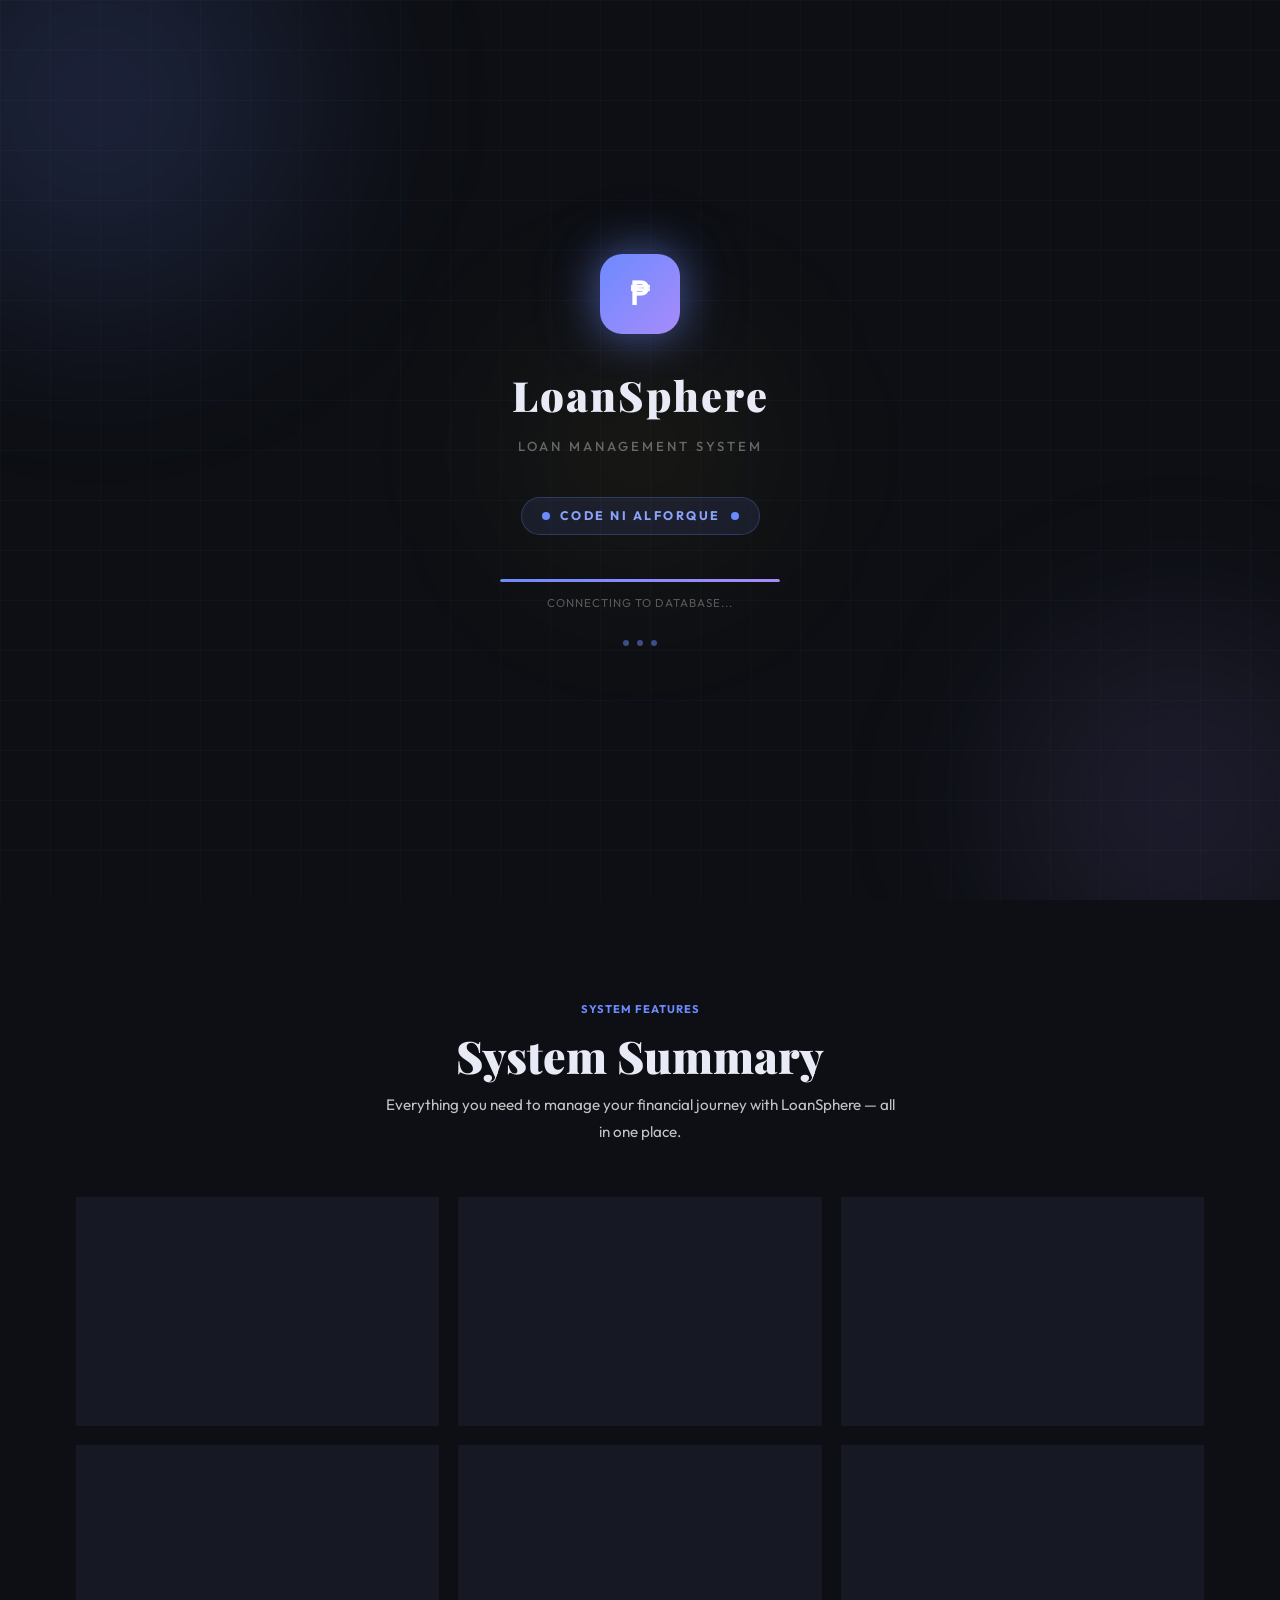
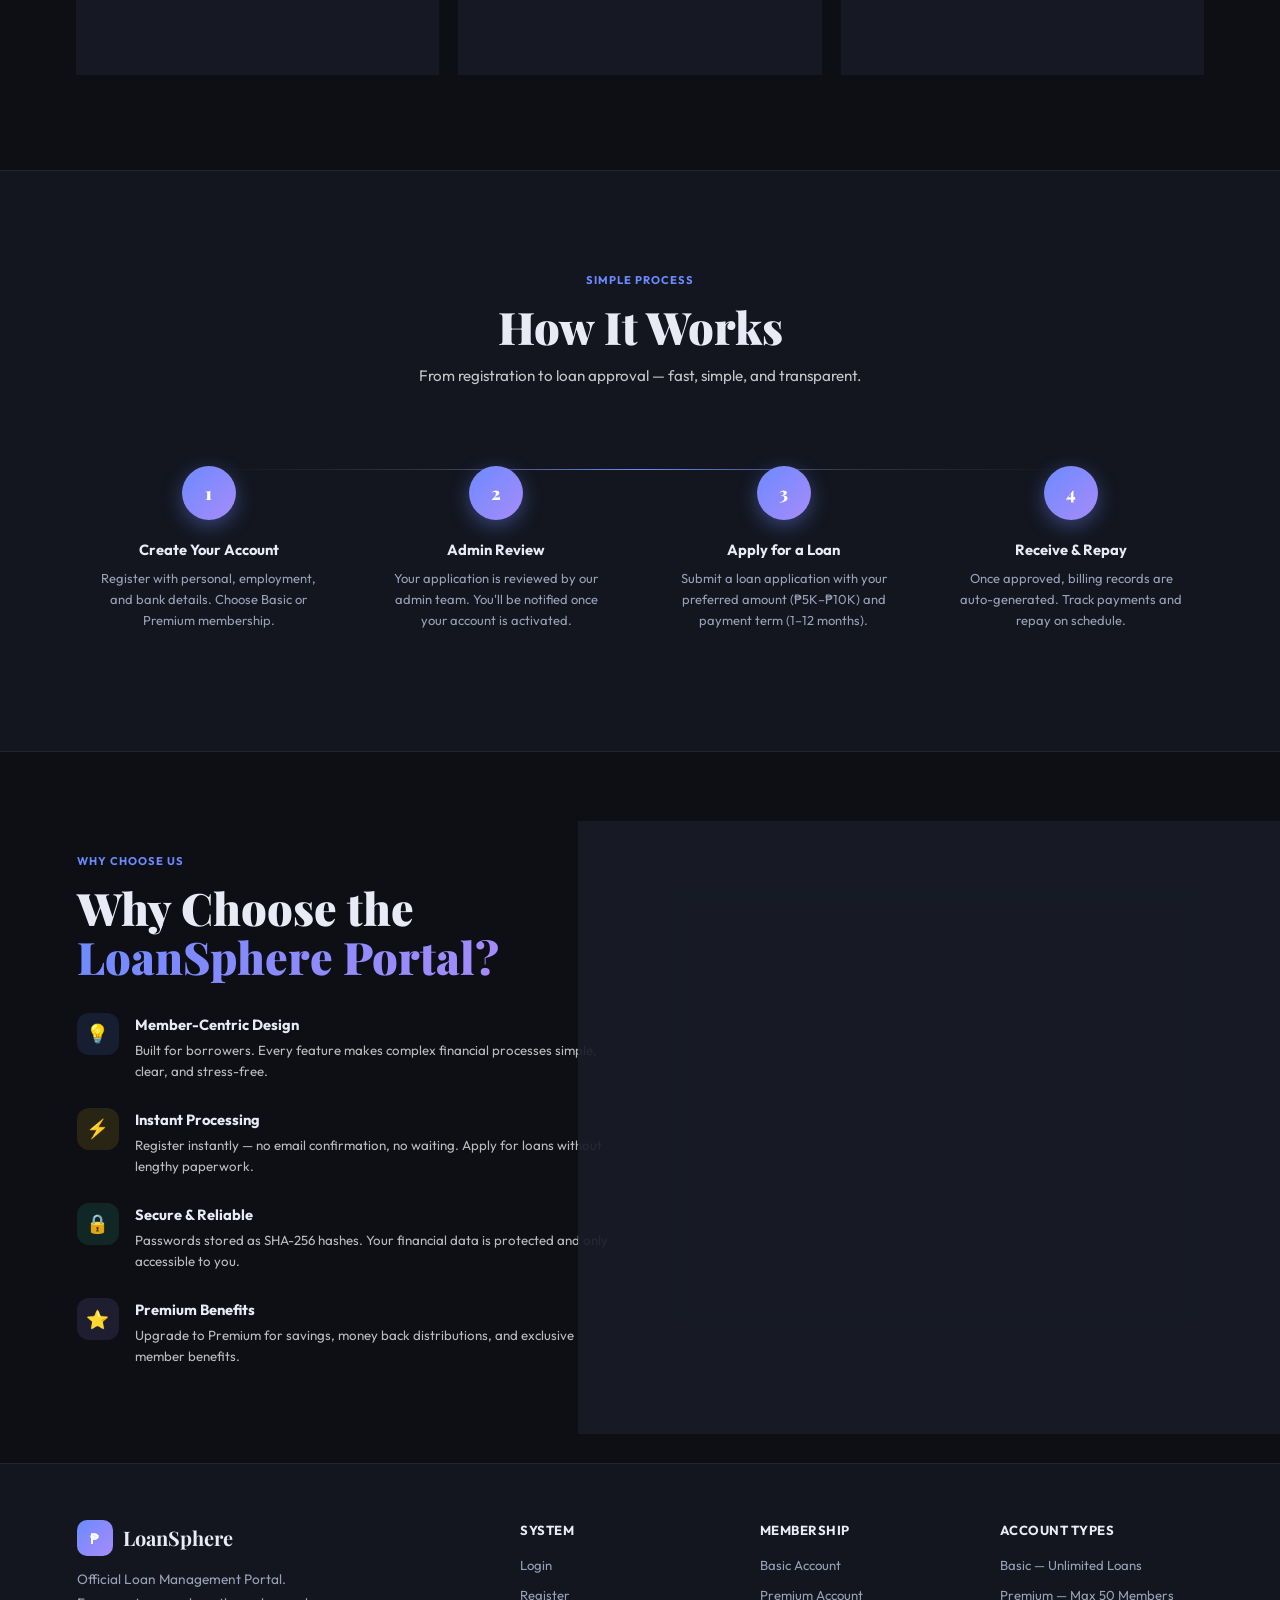
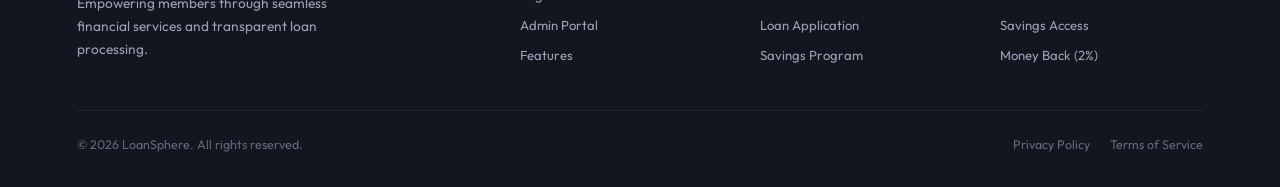
==== commit 07cc3981: "Add: background image to System Summary + Why Choose sections - System Summary (features): loan_back" ====
--- a/index.html
+++ b/index.html
@@ -22,28 +22,63 @@
 .btn-nav-start:hover{transform:translateY(-2px);box-shadow:0 6px 28px rgba(108,138,255,.5)}
 
 /* Hero */
-.hero{min-height:100vh;display:flex;align-items:center;padding:120px 6% 80px;position:relative;overflow:hidden}
-.hero::before{content:'';position:absolute;inset:0;background:radial-gradient(ellipse 55% 60% at 65% 50%,rgba(108,138,255,.13) 0%,transparent 65%),radial-gradient(ellipse 40% 40% at 20% 80%,rgba(167,139,250,.08) 0%,transparent 60%)}
-.hero::after{content:'';position:absolute;inset:0;background-image:linear-gradient(rgba(255,255,255,.025) 1px,transparent 1px),linear-gradient(90deg,rgba(255,255,255,.025) 1px,transparent 1px);background-size:60px 60px;mask-image:radial-gradient(ellipse 80% 80% at 50% 50%,black 0%,transparent 100%)}
-.hero-content{position:relative;z-index:2;max-width:640px}
+.hero{
+  min-height:100vh;
+  display:flex;
+  align-items:center;
+  padding:120px 6% 80px;
+  position:relative;
+  overflow:hidden;
+  background-image: url('images/loan_background.webp');
+  background-size: cover;
+  background-position: center center;
+  background-repeat: no-repeat;
+  background-attachment: fixed;
+}
+.hero::before{
+  content:'';
+  position:absolute;
+  inset:0;
+  background:
+    linear-gradient(
+      135deg,
+      rgba(13,15,20,.88) 0%,
+      rgba(13,15,20,.75) 40%,
+      rgba(13,15,20,.60) 70%,
+      rgba(13,15,20,.45) 100%
+    );
+  z-index:1;
+}
+.hero::after{
+  content:'';
+  position:absolute;
+  inset:0;
+  background: radial-gradient(
+    ellipse 60% 70% at 50% 50%,
+    rgba(108,138,255,.08) 0%,
+    transparent 70%
+  );
+  z-index:1;
+}
+.hero-content{position:relative;z-index:3;max-width:640px}
 .hero-badge{display:inline-flex;align-items:center;gap:8px;background:rgba(108,138,255,.12);border:1px solid rgba(108,138,255,.25);color:var(--accent);font-size:.76rem;font-weight:700;padding:6px 14px;border-radius:20px;letter-spacing:.5px;text-transform:uppercase;margin-bottom:28px;animation:fadeUp .8s ease .2s both}
 .badge-dot{width:7px;height:7px;border-radius:50%;background:var(--accent);animation:pulse 2s infinite}
 @keyframes pulse{0%,100%{opacity:1}50%{opacity:.4}}
 .hero h1{font-family:var(--font-h);font-size:clamp(2.8rem,5.5vw,4.8rem);font-weight:900;line-height:1.05;margin-bottom:10px;animation:fadeUp .8s ease .3s both}
 .hero h1 .hl{background:linear-gradient(135deg,var(--accent),var(--purple));-webkit-background-clip:text;-webkit-text-fill-color:transparent}
 .hero-org{font-family:var(--font-h);font-size:clamp(1rem,1.8vw,1.3rem);font-weight:700;color:var(--gold);margin-bottom:20px;animation:fadeUp .8s ease .35s both}
-.hero p{font-size:1.05rem;color:var(--text2);line-height:1.75;max-width:520px;margin-bottom:38px;animation:fadeUp .8s ease .4s both}
+.hero p{font-size:1.05rem;color:rgba(255,255,255,.85);line-height:1.75;max-width:520px;margin-bottom:38px;animation:fadeUp .8s ease .4s both}
 .hero-btns{display:flex;align-items:center;gap:12px;flex-wrap:wrap;animation:fadeUp .8s ease .5s both}
 .btn-hero-p{font-family:var(--font);font-size:1rem;font-weight:700;color:#fff;background:linear-gradient(135deg,var(--accent),var(--accent2));border:none;cursor:pointer;padding:14px 34px;border-radius:12px;box-shadow:0 6px 28px rgba(108,138,255,.4);transition:all .25s}
 .btn-hero-p:hover{transform:translateY(-3px);box-shadow:0 10px 36px rgba(108,138,255,.55)}
 .btn-hero-s{font-family:var(--font);font-size:1rem;font-weight:600;color:var(--text);background:var(--card2);border:1px solid var(--border2);cursor:pointer;padding:14px 34px;border-radius:12px;transition:all .25s}
 .btn-hero-s:hover{background:var(--card);border-color:var(--accent);color:var(--accent)}
-.hero-stats{display:flex;gap:36px;margin-top:52px;padding-top:36px;border-top:1px solid var(--border);animation:fadeUp .8s ease .6s both}
+.hero-stats{display:flex;gap:36px;margin-top:52px;padding-top:36px;border-top:1px solid rgba(255,255,255,.15);animation:fadeUp .8s ease .6s both}
 .hstat-val{font-family:var(--font-h);font-size:1.9rem;font-weight:900;background:linear-gradient(135deg,var(--text),var(--accent3));-webkit-background-clip:text;-webkit-text-fill-color:transparent;margin-bottom:2px}
 .hstat-lbl{font-size:.72rem;color:var(--text3);text-transform:uppercase;letter-spacing:.5px;font-weight:600}
 
 /* Hero card */
-.hero-card-wrap{position:absolute;right:5%;top:50%;transform:translateY(-50%);width:42%;max-width:520px;z-index:2;animation:fadeLeft .9s ease .4s both}
+.hero-card-wrap{position:absolute;right:5%;top:50%;transform:translateY(-50%);width:42%;max-width:520px;z-index:3;animation:fadeLeft .9s ease .4s both}
 @keyframes fadeLeft{from{opacity:0;transform:translateY(-50%) translateX(40px)}to{opacity:1;transform:translateY(-50%) translateX(0)}}
 .hero-card{background:var(--card);border:1px solid var(--border2);border-radius:20px;padding:26px;box-shadow:0 20px 80px rgba(0,0,0,.6)}
 .hc-head{display:flex;align-items:center;justify-content:space-between;margin-bottom:20px}
@@ -67,22 +102,52 @@
 .hc-btn.s{background:var(--bg2);color:var(--text2);border:1px solid var(--border2)}
 
 /* Section */
-.section{padding:96px 6%}
+.section{
+  padding:96px 6%;
+  position:relative;
+}
+/* System Summary bg image */
+.section#features-bg,
+section.section[id="features"]{
+  background-image: url('images/loan_background.webp');
+  background-size: cover;
+  background-position: center center;
+  background-repeat: no-repeat;
+  background-attachment: fixed;
+  position: relative;
+}
+section.section[id="features"]::before{
+  content:'';
+  position:absolute;
+  inset:0;
+  background: linear-gradient(
+    180deg,
+    rgba(13,15,20,.92) 0%,
+    rgba(13,15,20,.85) 50%,
+    rgba(13,15,20,.92) 100%
+  );
+  pointer-events:none;
+  z-index:0;
+}
+section.section[id="features"] > *{
+  position:relative;
+  z-index:1;
+}
 .section-tag{display:inline-block;font-size:.7rem;font-weight:700;letter-spacing:1px;text-transform:uppercase;color:var(--accent);margin-bottom:12px}
 .section-title{font-family:var(--font-h);font-size:clamp(1.9rem,3.5vw,2.9rem);font-weight:900;margin-bottom:12px;line-height:1.1}
-.section-sub{font-size:.95rem;color:var(--text2);max-width:520px;line-height:1.75}
+.section-sub{font-size:.95rem;color:rgba(255,255,255,.75);max-width:520px;line-height:1.75}
 .tc{text-align:center}.tc .section-sub{margin:0 auto}
 
 /* Features grid */
 .feat-grid{display:grid;grid-template-columns:repeat(3,1fr);gap:20px;margin-top:52px}
-.feat-card{background:var(--card);border:1px solid var(--border);border-radius:18px;padding:28px;transition:all .3s;position:relative;overflow:hidden}
+.feat-card{background:rgba(24,28,39,.88);border:1px solid rgba(255,255,255,.1);border-radius:18px;padding:28px;transition:all .3s;position:relative;overflow:hidden;backdrop-filter:blur(6px)}
 .feat-card::before{content:'';position:absolute;top:0;left:0;right:0;height:2px;background:linear-gradient(90deg,transparent,var(--accent),transparent);opacity:0;transition:opacity .3s}
 .feat-card:hover{transform:translateY(-4px);border-color:var(--border2);box-shadow:0 16px 48px rgba(0,0,0,.5)}
 .feat-card:hover::before{opacity:1}
 .feat-icon{width:48px;height:48px;border-radius:13px;display:flex;align-items:center;justify-content:center;font-size:1.3rem;margin-bottom:18px}
 .fi-b{background:rgba(108,138,255,.12)}.fi-g{background:rgba(52,211,153,.12)}.fi-y{background:rgba(245,197,24,.12)}.fi-r{background:rgba(251,113,133,.12)}.fi-p{background:rgba(167,139,250,.12)}.fi-t{background:rgba(45,212,191,.12)}
 .feat-card h3{font-size:1rem;font-weight:700;margin-bottom:9px}
-.feat-card p{font-size:.855rem;color:var(--text2);line-height:1.7}
+.feat-card p{font-size:.855rem;color:rgba(255,255,255,.7);line-height:1.7}
 
 /* How it works */
 .how-section{padding:96px 6%;background:var(--bg2);border-top:1px solid var(--border);border-bottom:1px solid var(--border)}
@@ -94,15 +159,40 @@
 .step p{font-size:.81rem;color:var(--text2);line-height:1.6}
 
 /* Why choose */
-.why-section{padding:96px 6%}
+.why-section{
+  padding:96px 6%;
+  position:relative;
+  background-image: url('images/loan_background.webp');
+  background-size: cover;
+  background-position: center center;
+  background-repeat: no-repeat;
+  background-attachment: fixed;
+}
+.why-section::before{
+  content:'';
+  position:absolute;
+  inset:0;
+  background: linear-gradient(
+    135deg,
+    rgba(13,15,20,.93) 0%,
+    rgba(13,15,20,.86) 55%,
+    rgba(13,15,20,.93) 100%
+  );
+  pointer-events:none;
+  z-index:0;
+}
+.why-section > *{
+  position:relative;
+  z-index:1;
+}
 .why-grid{display:grid;grid-template-columns:1fr 1fr;gap:56px;align-items:center}
 .why-list{display:flex;flex-direction:column;gap:26px;margin-top:32px}
 .why-item{display:flex;align-items:flex-start;gap:16px}
 .why-ico{width:42px;height:42px;border-radius:12px;display:flex;align-items:center;justify-content:center;font-size:1.15rem;flex-shrink:0}
 .wi-b{background:rgba(108,138,255,.12)}.wi-y{background:rgba(245,197,24,.12)}.wi-g{background:rgba(52,211,153,.12)}.wi-p{background:rgba(167,139,250,.12)}
 .why-item h4{font-size:.92rem;font-weight:700;margin-bottom:3px}
-.why-item p{font-size:.83rem;color:var(--text2);line-height:1.6}
-.cta-card{background:var(--card);border:1px solid var(--border2);border-radius:22px;padding:46px 40px;box-shadow:0 20px 60px rgba(0,0,0,.5);position:relative;overflow:hidden}
+.why-item p{font-size:.83rem;color:rgba(255,255,255,.72);line-height:1.6}
+.cta-card{background:rgba(24,28,39,.92);border:1px solid rgba(108,138,255,.25);border-radius:22px;padding:46px 40px;box-shadow:0 20px 60px rgba(0,0,0,.7);position:relative;overflow:hidden;backdrop-filter:blur(8px)}
 .cta-card::before{content:'';position:absolute;top:-50px;right:-50px;width:180px;height:180px;border-radius:50%;background:radial-gradient(circle,rgba(108,138,255,.2),transparent)}
 .cta-card::after{content:'';position:absolute;bottom:-30px;left:-30px;width:140px;height:140px;border-radius:50%;background:radial-gradient(circle,rgba(167,139,250,.15),transparent)}
 .cta-card h3{font-family:var(--font-h);font-size:1.7rem;font-weight:900;margin-bottom:10px;position:relative;z-index:1}
